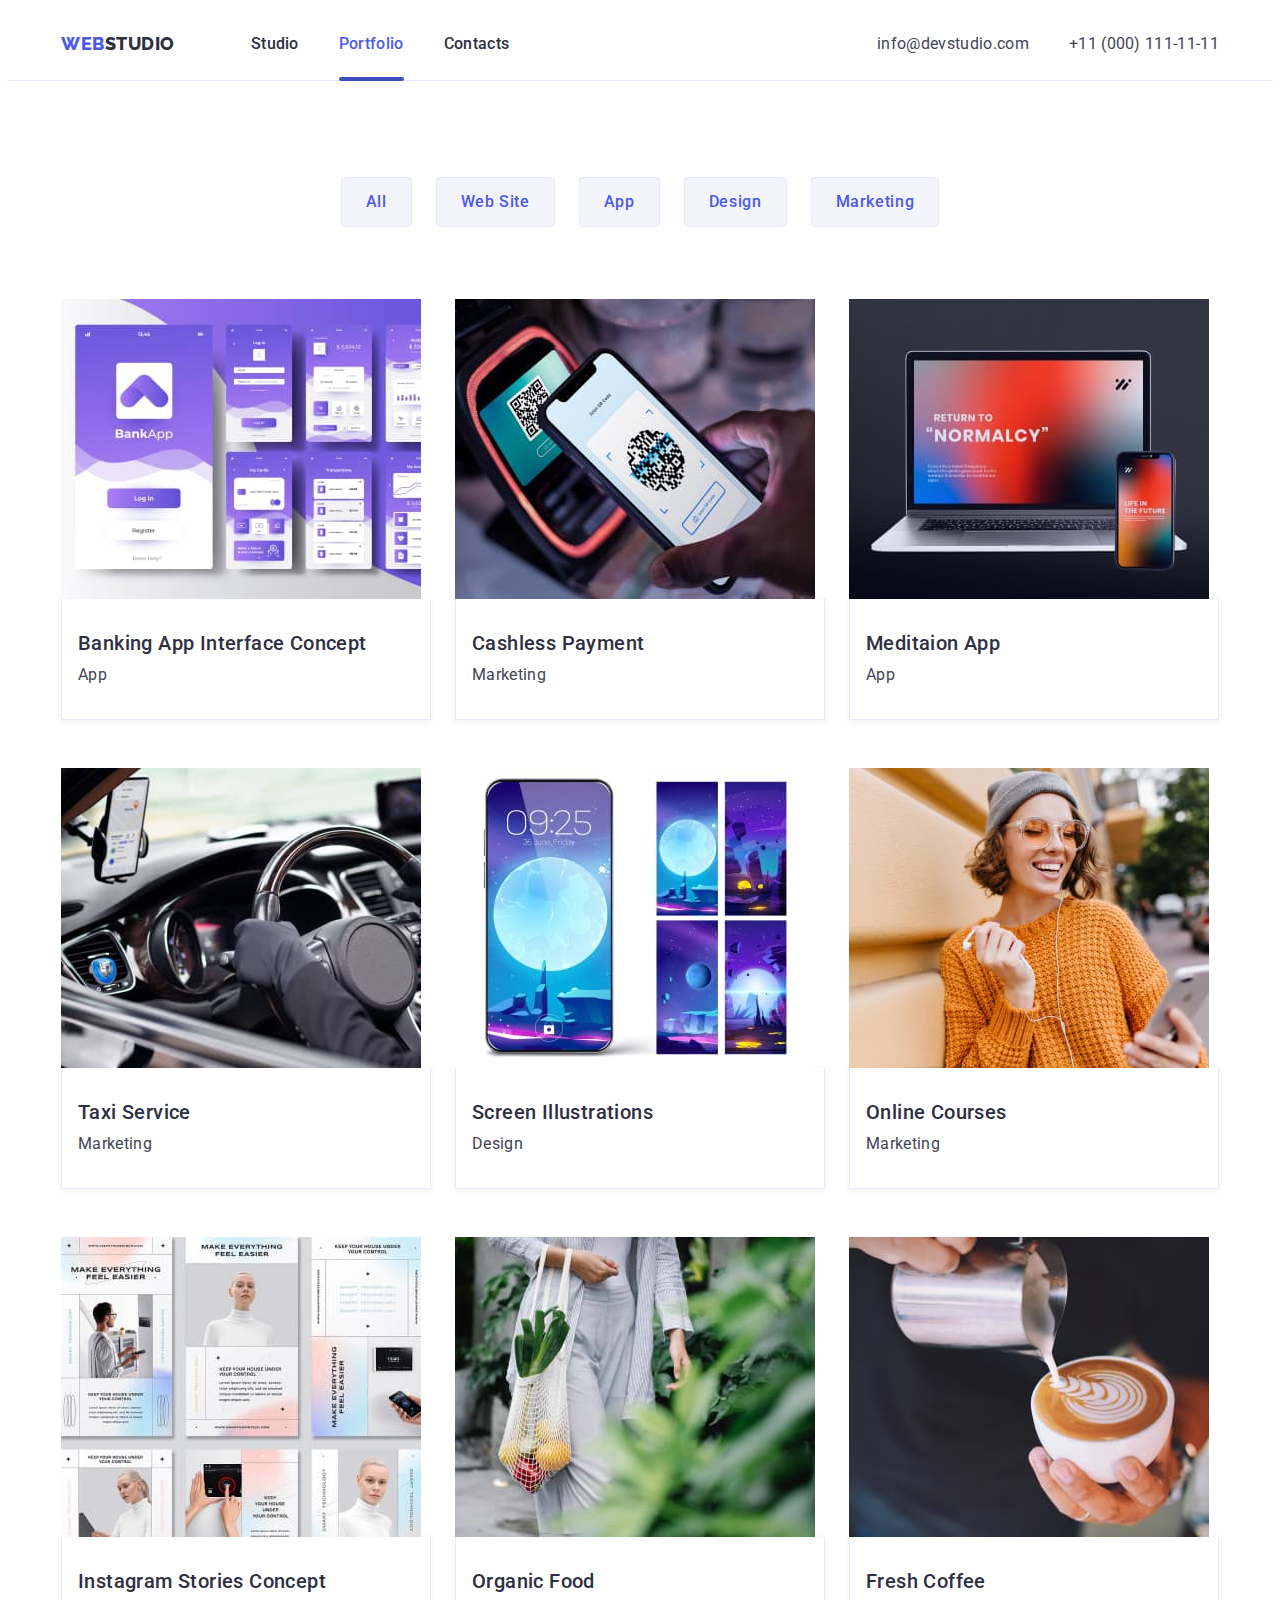
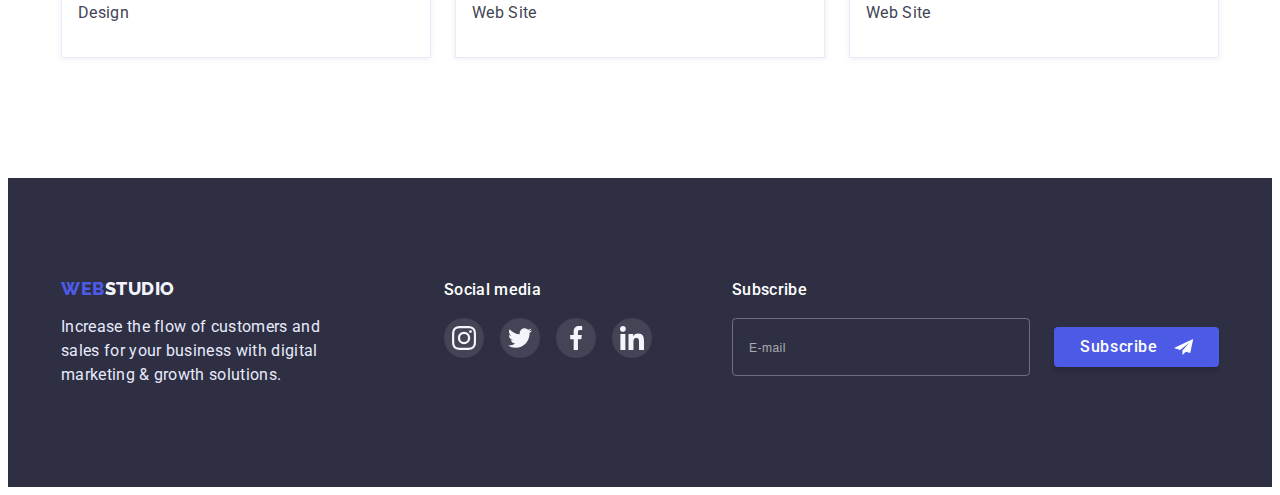
==== portfolio.html @ 0446e5e0 "Copy files from Rep hw-06" ====
<!DOCTYPE html>
<html lang="en">
  <head>
    <meta charset="UTF-8" />
    <meta http-equiv="X-UA-Compatible" content="IE=edge" />
    <meta name="viewport" content="width=device-width, initial-scale=1.0" />
    <title>Portfolio</title>
    <link rel="preconnect" href="https://fonts.googleapis.com" />
    <link rel="preconnect" href="https://fonts.gstatic.com" crossorigin />
    <link
      href="https://fonts.googleapis.com/css2?family=Raleway:wght@800&family=Roboto:wght@400;500;700;900&display=swap"
      rel="stylesheet"
    />
    <link
      rel="stylesheet"
      href="https://cdnjs.cloudflare.com/ajax/libs/modern-normalize/1.1.0/modern-normalize.min.css"
      integrity="sha512-wpPYUAdjBVSE4KJnH1VR1HeZfpl1ub8YT/NKx4PuQ5NmX2tKuGu6U/JRp5y+Y8XG2tV+wKQpNHVUX03MfMFn9Q=="
      crossorigin="anonymous"
      referrerpolicy="no-referrer"
    />
    <link rel="stylesheet" href="./css/styles.css" />
  </head>
  <body>
    <!-- Header -->
    <header class="header">
      <div class="container header-container">
        <nav class="nav">
          <a href="./index.html" class="header-logo link">Web<span>Studio</span></a>
          <ul class="nav-list list">
            <li class="nav-item"><a href="./index.html" class="nav-item-link link">Studio</a></li>
            <li class="nav-item">
              <a href="./portfolio.html" class="nav-item-link link current">Portfolio</a>
            </li>
            <li class="nav-item"><a href="#" class="nav-item-link link">Contacts</a></li>
          </ul>
        </nav>
        <address class="header-contacts">
          <ul class="contacts-list list">
            <li class="contacts-item">
              <a href="mailto:info@devstudio.com" class="contacts-item-link link"
                >info@devstudio.com</a
              >
            </li>
            <li class="contacts-item">
              <a href="tel:+110001111111" class="contacts-item-link link">+11 (000) 111-11-11</a>
            </li>
          </ul>
        </address>
      </div>
    </header>

    <!-- Main -->
    <main>
      <!-- Our projects -->
      <section class="projects">
        <div class="container">
          <h1 class="visually-hidden">Our projects</h1>
          <!-- Filter -->
          <ul class="filter-list list">
            <li class="filter-item"><button type="button" class="filter-btn">All</button></li>
            <li class="filter-item"><button type="button" class="filter-btn">Web Site</button></li>
            <li class="filter-item"><button type="button" class="filter-btn">App</button></li>
            <li class="filter-item"><button type="button" class="filter-btn">Design</button></li>
            <li class="filter-item"><button type="button" class="filter-btn">Marketing</button></li>
          </ul>

          <!-- Projects -->
          <ul class="project-list list">
            <li class="project-item">
              <a class="project-link link" href="#">
                <div class="card">
                  <div class="card-thumb">
                    <img
                      src="./images/portfolio-1.jpg"
                      alt="Banking App"
                      width="360"
                      height="300"
                    />
                    <p class="project-top-text">
                      14 Stylish and User-Friendly App Design Concepts · Task Manager App · Calorie
                      Tracker App · Exotic Fruit Ecommerce App · Cloud Storage App
                    </p>
                  </div>

                  <div class="card-content">
                    <h2 class="project-title">Banking App Interface Concept</h2>
                    <p class="project-text">App</p>
                  </div>
                </div>
              </a>
            </li>
            <li class="project-item">
              <a class="project-link link" href="#">
                <div class="card">
                  <div class="card-thumb">
                    <img
                      src="./images/portfolio-2.jpg"
                      alt="Cashless Payment from smartphone"
                      width="360"
                      height="300"
                    />
                    <p class="project-top-text">
                      14 Stylish and User-Friendly App Design Concepts · Task Manager App · Calorie
                      Tracker App · Exotic Fruit Ecommerce App · Cloud Storage App
                    </p>
                  </div>
                  <div class="card-content">
                    <h2 class="project-title">Cashless Payment</h2>
                    <p class="project-text">Marketing</p>
                  </div>
                </div>
              </a>
            </li>
            <li class="project-item">
              <a class="project-link link" href="#">
                <div class="card">
                  <div class="card-thumb">
                    <img
                      src="./images/portfolio-3.jpg"
                      alt="A laptop and a smartphone"
                      width="360"
                      height="300"
                    />
                    <p class="project-top-text">
                      14 Stylish and User-Friendly App Design Concepts · Task Manager App · Calorie
                      Tracker App · Exotic Fruit Ecommerce App · Cloud Storage App
                    </p>
                  </div>
                  <div class="card-content">
                    <h2 class="project-title">Meditaion App</h2>
                    <p class="project-text">App</p>
                  </div>
                </div>
              </a>
            </li>
            <li class="project-item">
              <a class="project-link link" href="#">
                <div class="card">
                  <div class="card-thumb">
                    <img
                      src="./images/portfolio-4.jpg"
                      alt="A man driving a car"
                      width="360"
                      height="300"
                    />
                    <p class="project-top-text">
                      14 Stylish and User-Friendly App Design Concepts · Task Manager App · Calorie
                      Tracker App · Exotic Fruit Ecommerce App · Cloud Storage App
                    </p>
                  </div>
                  <div class="card-content">
                    <h2 class="project-title">Taxi Service</h2>
                    <p class="project-text">Marketing</p>
                  </div>
                </div>
              </a>
            </li>
            <li class="project-item">
              <a class="project-link link" href="#">
                <div class="card">
                  <div class="card-thumb">
                    <img
                      src="./images/portfolio-5.jpg"
                      alt="A screen of a smartphone"
                      width="360"
                      height="300"
                    />
                    <p class="project-top-text">
                      14 Stylish and User-Friendly App Design Concepts · Task Manager App · Calorie
                      Tracker App · Exotic Fruit Ecommerce App · Cloud Storage App
                    </p>
                  </div>
                  <div class="card-content">
                    <h2 class="project-title">Screen Illustrations</h2>
                    <p class="project-text">Design</p>
                  </div>
                </div>
              </a>
            </li>
            <li class="project-item">
              <a class="project-link link" href="#">
                <div class="card">
                  <div class="card-thumb">
                    <img
                      src="./images/portfolio-6.jpg"
                      alt="A woman with a smartphone"
                      width="360"
                      height="300"
                    />
                    <p class="project-top-text">
                      14 Stylish and User-Friendly App Design Concepts · Task Manager App · Calorie
                      Tracker App · Exotic Fruit Ecommerce App · Cloud Storage App
                    </p>
                  </div>
                  <div class="card-content">
                    <h2 class="project-title">Online Courses</h2>
                    <p class="project-text">Marketing</p>
                  </div>
                </div>
              </a>
            </li>
            <li class="project-item">
              <a class="project-link link" href="#">
                <div class="card">
                  <div class="card-thumb">
                    <img
                      src="./images/portfolio-7.jpg"
                      alt="Instagram Stories"
                      width="360"
                      height="300"
                    />
                    <p class="project-top-text">
                      14 Stylish and User-Friendly App Design Concepts · Task Manager App · Calorie
                      Tracker App · Exotic Fruit Ecommerce App · Cloud Storage App
                    </p>
                  </div>
                  <div class="card-content">
                    <h2 class="project-title">Instagram Stories Concept</h2>
                    <p class="project-text">Design</p>
                  </div>
                </div>
              </a>
            </li>
            <li class="project-item">
              <a class="project-link link" href="#">
                <div class="card">
                  <div class="card-thumb">
                    <img
                      src="./images/portfolio-8.jpg"
                      alt="A woman with organic food"
                      width="360"
                      height="300"
                    />
                    <p class="project-top-text">
                      14 Stylish and User-Friendly App Design Concepts · Task Manager App · Calorie
                      Tracker App · Exotic Fruit Ecommerce App · Cloud Storage App
                    </p>
                  </div>
                  <div class="card-content">
                    <h2 class="project-title">Organic Food</h2>
                    <p class="project-text">Web Site</p>
                  </div>
                </div>
              </a>
            </li>
            <li class="project-item">
              <a class="project-link link" href="#">
                <div class="card">
                  <div class="card-thumb">
                    <img
                      src="./images/portfolio-9.jpg"
                      alt="A cup of coffee"
                      width="360"
                      height="300"
                    />
                    <p class="project-top-text">
                      14 Stylish and User-Friendly App Design Concepts · Task Manager App · Calorie
                      Tracker App · Exotic Fruit Ecommerce App · Cloud Storage App
                    </p>
                  </div>
                  <div class="card-content">
                    <h2 class="project-title">Fresh Coffee</h2>
                    <p class="project-text">Web Site</p>
                  </div>
                </div>
              </a>
            </li>
          </ul>
        </div>
      </section>
    </main>

    <!-- Footer -->
    <footer class="footer">
      <div class="container">
        <div class="footer-content">
          <div class="footer-left">
            <a href="./index.html" class="footer-logo link">Web<span>Studio</span></a>
            <p class="footer-text">
              Increase the flow of customers and sales for your business with digital marketing &
              growth solutions.
            </p>
          </div>
          <div class="footer-right">
            <h3 class="footer-title">Social media</h3>
            <ul class="footer-social-list list">
              <li class="footer-social-list-item">
                <a class="footer-soclial-list-link link" href="#">
                  <svg class="footer-social-list-icon" width="24" height="24">
                    <use href="./images/sprite.svg#icon-instagram"></use>
                  </svg>
                </a>
              </li>
              <li class="footer-social-list-item">
                <a class="footer-soclial-list-link link" href="#">
                  <svg class="footer-social-list-icon" width="24" height="24">
                    <use href="./images/sprite.svg#icon-twitter"></use>
                  </svg>
                </a>
              </li>
              <li class="footer-social-list-item">
                <a class="footer-soclial-list-link link" href="#">
                  <svg class="footer-social-list-icon" width="24" height="24">
                    <use href="./images/sprite.svg#icon-facebook"></use>
                  </svg>
                </a>
              </li>
              <li class="footer-social-list-item">
                <a class="footer-soclial-list-link link" href="#">
                  <svg class="footer-social-list-icon" width="24" height="24">
                    <use href="./images/sprite.svg#icon-linkedin"></use>
                  </svg>
                </a>
              </li>
            </ul>
          </div>
          <div class="footer-last">
            <p class="footer-last-title">Subscribe</p>
            <form class="footer-input">
              <label for="footer-input-email" class="footer-input-name visually-hidden"
                >Subscribe</label
              >
              <input
                type="email"
                class="user-email-input"
                name="user-email"
                id="footer-input-email"
                placeholder="E-mail"
                required
              />
              <button type="submit" class="footer-btn">
                <span>Subscribe</span>
                <svg class="footer-btn-icon" width="24" height="24">
                  <use href="./images/icons.svg#footer-btn-icon"></use>
                </svg>
              </button>
            </form>
          </div>
        </div>
      </div>
    </footer>
  </body>
</html>
---- css/styles.css ----
:root {
  --brand-color: #4d5ae5;
  --primery-color: #2e2f42;
  --secondary-color: #434455;
  --white-color: #ffffff;
  --additional-color: #e7e9fc;
  --additional-light-color: #f4f4fd;
  --modal-text-color: #8e8f99;

  --background-primary: #ffffff;
  --background-secondary: #f4f4fd;
  --background-accent: #2e2f42;
  --background-btn-accent: #404bbf;
  --background-footer-accent: #31d0aa;

  --project-list-gap: 24px;
  --transition: 250ms cubic-bezier(0.4, 0, 0.2, 1);
}

body {
  font-family: "Roboto", sans-serif;
  font-size: 16px;
  font-weight: 500;
  color: var(--primery-color);
  background-color: var(--background-primary);
}

h1,
h2,
h3,
h4,
h5,
h6,
p {
  margin-top: 0;
  margin-bottom: 0;
}

ul,
ol {
  margin-top: 0;
  margin-bottom: 0;
  padding-left: 0;
}

img {
  display: block;
  max-width: 100%;
  height: auto;
}

.container {
  max-width: 1158px;
  padding: 0 15px;
  margin: 0 auto;
}

.list {
  list-style: none;
}

.link {
  text-decoration: none;
}

.title {
  font-size: 36px;
  line-height: 1.11;
  letter-spacing: 0.02em;
  text-transform: capitalize;
}

.nav-item .current {
  color: var(--brand-color);
}

.visually-hidden {
  position: absolute;
  white-space: nowrap;
  width: 1px;
  height: 1px;
  overflow: hidden;
  border: 0;
  padding: 0;
  clip: rect(0 0 0 0);
  clip-path: inset(50%);
  margin: -1px;
}

.current {
  position: relative;
}

.current::after {
  content: "";
  position: absolute;
  left: 0;
  bottom: -1px;
  width: 100%;
  height: 4px;
  border-radius: 2px;
  background-color: var(--background-btn-accent);
}

/* WEBSTUDIO PAGE */
/* Header */

.header {
  border-bottom: 1px solid var(--additional-color);
}

.header-container {
  display: flex;
  align-items: center;
}

.nav {
  display: flex;
  align-items: center;
}

.header-logo {
  display: block;
  padding-top: 24px;
  padding-bottom: 24px;
  margin-right: 76px;
  font-family: "Raleway";
  font-weight: 800;
  font-size: 18px;
  line-height: 1.33;
  letter-spacing: 0.03em;
  text-transform: uppercase;
  color: var(--brand-color);
}

.header-logo span {
  color: var(--primery-color);
}

.nav-list {
  display: flex;
  align-items: center;
}

.nav-item:not(:last-child) {
  margin-right: 40px;
}

.nav-item-link {
  display: block;
  padding-top: 24px;
  padding-bottom: 24px;
  line-height: 1.5;
  letter-spacing: 0.02em;
  color: var(--primery-color);
  transition: color var(--transition);
}

.nav-item-link:hover,
.nav-item-link:focus {
  color: var(--background-btn-accent);
}

.header-contacts {
  margin-left: auto;
  font-style: normal;
}

.contacts-list {
  display: flex;
  align-items: center;
}

.contacts-item:not(:last-child) {
  margin-right: 40px;
}

.contacts-item-link {
  display: block;
  padding-top: 24px;
  padding-bottom: 24px;
  font-weight: 400;
  line-height: 1.5;
  letter-spacing: 0.02em;
  color: var(--secondary-color);
  transition: color var(--transition);
}

.contacts-item-link:hover,
.contacts-item-link:focus {
  color: var(--background-btn-accent);
}

/* Hero */

.hero {
  padding-top: 188px;
  padding-bottom: 188px;
  background-color: var(--background-accent);
  max-width: 1440px;
  background-image: linear-gradient(rgba(46, 47, 66, 0.7), rgba(46, 47, 66, 0.7)),
    url(../images/people-office.jpg);
  background-size: cover;
  margin: 0 auto;
  text-align: center;
}

.hero-title {
  margin-bottom: 48px;
  font-size: 56px;
  line-height: 1.07;
  letter-spacing: 0.02em;
  text-transform: capitalize;
  color: var(--white-color);
}

.hero-title span {
  text-transform: none;
}

.hero-btn {
  padding: 16px 32px;
  cursor: pointer;
  font-family: inherit;
  font-weight: 500;
  font-size: 16px;
  line-height: 1.5;
  letter-spacing: 0.04em;
  color: var(--white-color);
  background-color: var(--brand-color);
  border-color: transparent;
  box-shadow: 0px 4px 4px rgba(0, 0, 0, 0.15);
  border-radius: 4px;
  /* text-align: center; */
  transition: background-color var(--transition);
}

.hero-btn:hover,
.hero-btn:focus {
  background-color: var(--background-btn-accent);
}

/* About us */

.about {
  padding-top: 120px;
  padding-bottom: 120px;
}

.about-title {
}

.about-list {
  display: flex;
  justify-content: center;
}

.about-item {
  flex-basis: calc((100% - 3 * 24px) / 4);
}

.about-item:not(:last-child) {
  margin-right: 24px;
}

.about-subtitle {
  margin-bottom: 8px;
  font-weight: 500;
  font-size: 20px;
  line-height: 1.2;
  letter-spacing: 0.02em;
}

.about-text {
  font-weight: 400;
  line-height: 1.5;
  letter-spacing: 0.02em;
  color: var(--secondary-color);
}

/* Our work */

.feature {
  padding-bottom: 120px;
}

.feature-title {
  margin-bottom: 72px;
  text-align: center;
}

.feature-list {
  display: flex;
  justify-content: center;
}

.feature-item {
  flex-basis: calc((100% - 2 * 24px) / 3);
}

.feature-item:not(:last-child) {
  margin-right: 24px;
}

/* Our team */

.team {
  padding-top: 120px;
  padding-bottom: 120px;
  background-color: var(--background-secondary);
}

.team-title {
  margin-bottom: 72px;
  text-align: center;
}

.team-list {
  display: flex;
  justify-content: center;
}

.team-item {
  flex-basis: calc((100% - 3 * 24px) / 4);
  background-color: var(--background-primary);
  box-shadow: 0px 1px 6px rgba(46, 47, 66, 0.08), 0px 1px 1px rgba(46, 47, 66, 0.16),
    0px 2px 1px rgba(46, 47, 66, 0.08);
  border-radius: 0px 0px 4px 4px;
}

.team-item:not(:last-child) {
  margin-right: 24px;
}

.team-card-content {
  padding: 32px 16px;
  text-align: center;
}

.team-subtitle {
  margin-bottom: 8px;
  font-weight: 500;
  font-size: 20px;
  line-height: 1.2;
  letter-spacing: 0.02em;
}

.team-text {
  font-weight: 400;
  line-height: 1.5;
  letter-spacing: 0.02em;
  color: var(--secondary-color);
  margin-bottom: 8px;
}

.about-item > .about-icon {
  background-color: var(--additional-light-color);
  width: 100%;
  height: 112px;
  display: flex;
  justify-content: center;
  align-items: center;
  padding: 24px 100px;
  border-radius: 4px;
  margin-bottom: 8px;
}

.about-icon {
}

.social-list {
  display: flex;
  justify-content: center;
  gap: 24px;
}

.social-list-link {
  display: flex;
  justify-content: center;
  align-items: center;
  width: 40px;
  height: 40px;
  border-radius: 50%;
  background-color: var(--brand-color);
  color: var(--additional-light-color);
  transition: background-color var(--transition);
}

.social-list-link:hover,
.social-list-link:focus {
  background-color: var(--background-btn-accent);
}

.social-list-icon {
  fill: currentColor;
}

/* Customers */

.customers {
  padding-top: 130px;
  padding-bottom: 120px;
}

.customers-title {
  margin-bottom: 72px;
  text-align: center;
}

.customers-list {
  display: flex;
  gap: 24px;
}

.customers-item {
  width: calc((100% - 24px * 5) / 6);
  height: 88px;
}

.customers-link {
  width: 100%;
  height: 100%;
  border: 1px solid #8e8f99;
  border-radius: 4px;
  display: flex;
  justify-content: center;
  align-items: center;
  color: #8e8f99;
  transition: border-color var(--transition);
}

.customers-icon {
  fill: currentColor;
  transition: fill var(--transition);
}

.customers-link:hover,
.customers-link:focus {
  border-color: var(--background-btn-accent);
}
.customers-link:hover .customers-icon,
.customers-link:focus .customers-icon {
  fill: var(--background-btn-accent);
}

/* Footer */

.footer {
  padding-top: 100px;
  padding-bottom: 100px;
  background-color: var(--background-accent);
}

.footer-logo {
  display: inline-block;
  margin-bottom: 16px;
  font-family: "Raleway";
  font-weight: 800;
  font-size: 18px;
  line-height: 1.17;
  letter-spacing: 0.03em;
  text-transform: uppercase;
  color: var(--brand-color);
}

.footer-logo span {
  color: var(--additional-light-color);
}

.footer-text {
  max-width: 264px;
  font-weight: 400;
  line-height: 1.5;
  letter-spacing: 0.02em;
  color: var(--additional-color);
}

.footer > .container {
}

.footer-content {
  display: flex;
  justify-content: flex-start;
  align-items: baseline;
}

.footer-left {
  margin-right: 120px;
}

.footer-right {
  margin-right: 80px;
}

.footer-title {
  font-weight: 500;
  font-size: 16px;
  line-height: 1.5;
  letter-spacing: 0.02em;
  color: var(--white-color);
  margin-bottom: 16px;
}

.footer-social-list {
  display: flex;
  justify-content: center;
  gap: 16px;
}

.footer-social-list-item {
}

.footer-soclial-list-link {
  display: flex;
  justify-content: center;
  align-items: center;
  width: 40px;
  height: 40px;
  border-radius: 50%;
  background-color: rgba(255, 255, 255, 0.1);
  color: var(--additional-light-color);
  transition: background-color var(--transition);
}

.footer-social-list-icon {
  fill: currentColor;
}

.footer-soclial-list-link:hover,
.footer-soclial-list-link:focus {
  background-color: var(--background-footer-accent);
}

.footer-last {
  margin: 0 auto;
}
.footer-last-title {
  line-height: 1.5;
  letter-spacing: 0.02em;
  color: var(--white-color);
  margin-bottom: 16px;
}
.footer-input {
  display: flex;
  justify-content: center;
  align-items: center;
}

.user-email-input {
  width: 264px;
  height: 40px;
  padding: 8px 16px;
  margin-right: 24px;
  background-color: transparent;
  color: var(--white-color);
  border: 1px solid rgba(255, 255, 255, 0.3);
  outline: none;
  border-radius: 4px;
  transition: border var(--transition);
}

.user-email-input:focus {
  border: 1px solid var(--brand-color);
}

.user-email-input::placeholder {
  font-family: inherit;
  font-weight: 400;
  font-size: 12px;
  line-height: 2;
  letter-spacing: 0.04em;
  color: rgba(255, 255, 255, 0.6);
}

.footer-btn {
  display: flex;
  justify-content: center;
  align-items: center;
  padding: 8px 24px;
  width: 165px;
  height: 40px;
  font-family: inherit;
  font-weight: 500;
  font-size: 16px;
  line-height: 1.5;
  letter-spacing: 0.04em;
  color: var(--white-color);
  background-color: var(--brand-color);
  box-shadow: 0px 4px 4px rgba(0, 0, 0, 0.15);
  border-color: transparent;
  border-radius: 4px;
  cursor: pointer;
  transition: background-color var(--transition);
}

.footer-btn-icon {
  margin-left: 16px;
  background-color: transparent;
  fill: var(--white-color);
}

.footer-btn:hover,
.footer-btn:focus {
  background-color: var(--background-btn-accent);
}

/* PORTFOLIO PAGE */

/* Our projects */

.projects {
  padding-top: 96px;
  padding-bottom: 120px;
}

.filter-list {
  margin-bottom: 72px;
  display: flex;
  justify-content: center;
}

.filter-item:not(:last-child) {
  margin-right: 24px;
}

.filter-btn {
  padding: 12px 24px;
  cursor: pointer;
  font-family: inherit;
  font-weight: 500;
  font-size: 16px;
  line-height: 1.5;
  display: flex;
  align-items: center;
  text-align: center;
  letter-spacing: 0.04em;
  color: var(--brand-color);
  background-color: var(--additional-light-color);
  border: 1px solid var(--additional-color);
  border-radius: 4px;
  transition: color var(--transition), border var(--transition), background-color var(--transition),
    box-shadow var(--transition);
}

.filter-btn:hover,
.filter-btn:focus {
  color: var(--white-color);
  border: 1px solid var(--background-btn-accent);
  background-color: var(--background-btn-accent);
  box-shadow: 0px 3px 1px rgba(0, 0, 0, 0.1), 0px 2px 1px rgba(0, 0, 0, 0.08),
    0px 2px 2px rgba(0, 0, 0, 0.12);
}

.project-list {
  padding: 0;
  margin: 0;
  display: flex;
  flex-wrap: wrap;
  margin-left: calc(-1 * var(--project-list-gap));
  margin-bottom: -48px;
}

.project-list > .project-item {
  flex-basis: calc(100% / 3 - var(--project-list-gap));
  margin-left: var(--project-list-gap);
  margin-bottom: 48px;
}

.project-link {
  cursor: pointer;
  color: currentColor;
}

.project-link:hover .card-content {
  border-left: 0.5px solid var(--additional-light-color);
  border-right: 0.5px solid var(--additional-light-color);
  border-bottom: 0.5px solid var(--additional-light-color);
  box-shadow: 0px 1px 6px rgba(46, 47, 66, 0.08), 0px 1px 1px rgba(46, 47, 66, 0.16),
    0px 2px 1px rgba(46, 47, 66, 0.08);
}

.project-link:focus .card-content {
  border-left: 0.5px solid var(--additional-light-color);
  border-right: 0.5px solid var(--additional-light-color);
  border-bottom: 0.5px solid var(--additional-light-color);
  box-shadow: 0px 1px 6px rgba(46, 47, 66, 0.08), 0px 1px 1px rgba(46, 47, 66, 0.16),
    0px 2px 1px rgba(46, 47, 66, 0.08);
}

.card {
}

.card-content {
  padding-top: 32px;
  padding-bottom: 32px;
  padding-left: 16px;
  border-left: 1px solid var(--additional-color);
  border-right: 1px solid var(--additional-color);
  border-bottom: 1px solid var(--additional-color);
  box-shadow: 0px 1px 6px rgba(46, 47, 66, 0.08);
  transition: box-shadow var(--transition), border-left var(--transition),
    border-right var(--transition), border-bottom var(--transition);
}

.project-title {
  margin-bottom: 8px;
  font-weight: 500;
  font-size: 20px;
  line-height: 1.2;
  letter-spacing: 0.02em;
}

.project-text {
  font-weight: 400;
  font-size: 16px;
  line-height: 1.5;
  letter-spacing: 0.02em;
  color: var(--secondary-color);
}

.card-thumb {
  position: relative;
  overflow: hidden;
}

.project-item:hover .project-top-text {
  transform: translateY(0);
}

.project-top-text {
  position: absolute;
  top: 0;
  height: 100%;
  padding: 40px 32px;
  font-weight: 400;
  line-height: 1.5;
  letter-spacing: 0.02em;
  color: var(--additional-light-color);
  background-color: var(--brand-color);
  transform: translateY(100%);
  transition: transform var(--transition);
  overflow: auto;
}

/* MODAL */

.backdrop {
  position: fixed;
  top: 0;
  width: 100%;
  height: 100%;
  background-color: rgba(46, 47, 66, 0.4);
  transition: opacity var(--transition), visibility var(--transition);
}

.modal {
  position: absolute;
  top: 50%;
  left: 50%;
  transform: translate(-50%, -50%) scale(1);
  transition: transform var(--transition);
  padding: 72px 24px 24px 24px;
  width: 408px;
  min-height: 576px;
  background-color: #fcfcfc;
  box-shadow: 0px 1px 1px rgba(0, 0, 0, 0.14), 0px 1px 3px rgba(0, 0, 0, 0.12),
    0px 2px 1px rgba(0, 0, 0, 0.2);
  border-radius: 4px;
}

.backdrop.is-hidden .modal {
  transform: translate(-50%, -50%) scale(0);
}

.modal-close-button {
  position: absolute;
  top: 24px;
  right: 24px;
  width: 24px;
  height: 24px;
  background-color: var(--additional-color);
  color: #000000;
  border: 1px solid rgba(0, 0, 0, 0.1);
  border-radius: 50%;
  display: flex;
  justify-content: center;
  align-items: center;
  margin-left: auto;
  cursor: pointer;
  transition: background-color var(--transition), color var(--transition);
}

.modal-close-button:hover,
.modal-close-button:focus {
  background-color: var(--background-btn-accent);
  color: var(--white-color);
}

.close-button {
  fill: currentColor;
}

.is-hidden {
  opacity: 0;
  visibility: hidden;
  pointer-events: none;
}

.modal-form {
  display: flex;
  flex-direction: column;
}

.modal-form-text {
  margin-bottom: 16px;
  line-height: 1.5;
  text-align: center;
  letter-spacing: 0.02em;
  color: var(--primery-color);
}

.modal-form-field {
  margin-bottom: 8px;
}

.modal-form-input-desc {
  display: block;
  margin-bottom: 4px;
  font-weight: 400;
  font-size: 12px;
  line-height: 1.17;
  letter-spacing: 0.01em;
  color: var(--modal-text-color);
}

.modal-form-input {
  width: 100%;
  height: 40px;
  padding-left: 38px;
  border: 1px solid rgba(33, 33, 33, 0.2);
  border-radius: 4px;
  transition: border-color var(--transition);
}

.modal-form-input:focus {
  outline: none;
  border-color: var(--brand-color);
}

.modal-form-input-icon {
  position: absolute;
  top: 50%;
  left: 16px;
  transform: translateY(-50%);
  fill: var(--primery-color);
  transition: fill var(--transition);
}

.modal-form-input:focus + .modal-form-input-icon {
  fill: var(--brand-color);
}

.modal-form-input-wrap {
  position: relative;
}

.modal-form-comment {
  resize: none;
  width: 100%;
  height: 120px;
  border: 1px solid rgba(33, 33, 33, 0.2);
  border-radius: 4px;
  padding: 8px 16px;
  transition: border-color var(--transition);
}

.modal-form-comment:focus {
  outline: none;
  border-color: var(--brand-color);
}

.modal-form-comment::placeholder {
  font-weight: 400;
  font-size: 12px;
  line-height: 1.33;
  letter-spacing: 0.04em;
  color: rgba(117, 117, 117, 0.5);
}

.modal-form-check-desc span {
  display: flex;
  justify-content: center;
  align-items: center;
  margin-right: 8px;
  width: 16px;
  height: 16px;
  border: 1.25px solid var(--primery-color);
  border-radius: 2px;
  fill: transparent;
  cursor: pointer;
  transition: background-color var(--transition), border var(--transition) fill var(--transition);
}

.modal-form-check-desc {
  display: flex;
  align-items: center;
  margin-top: 8px;
  margin-bottom: 24px;
  font-weight: 400;
  font-size: 12px;
  line-height: 1.33;
  letter-spacing: 0.04em;
  color: #757575;
}

.modal-form-check:checked + .modal-form-check-desc span {
  background-color: var(--background-btn-accent);
  border: 1.25px solid var(--background-btn-accent);
  fill: var(--white-color);
}

.modal-form-check:focus + .modal-form-check-desc span {
  outline: 1px solid var(--brand-color);
}

.modal-form-check-desc > a {
  color: var(--brand-color);
}
.modal-form-button {
  min-width: 169px;
  padding: 16px 32px;
  align-self: center;
  cursor: pointer;
  font-family: inherit;
  font-weight: 500;
  font-size: 16px;
  line-height: 1.5;
  letter-spacing: 0.04em;
  color: var(--white-color);
  background-color: var(--brand-color);
  border-color: transparent;
  box-shadow: 0px 4px 4px rgba(0, 0, 0, 0.15);
  border-radius: 4px;
  /* text-align: center; */
  transition: background-color var(--transition);
}

.modal-form-button:hover,
.modal-form-button:focus {
  background-color: var(--background-btn-accent);
}
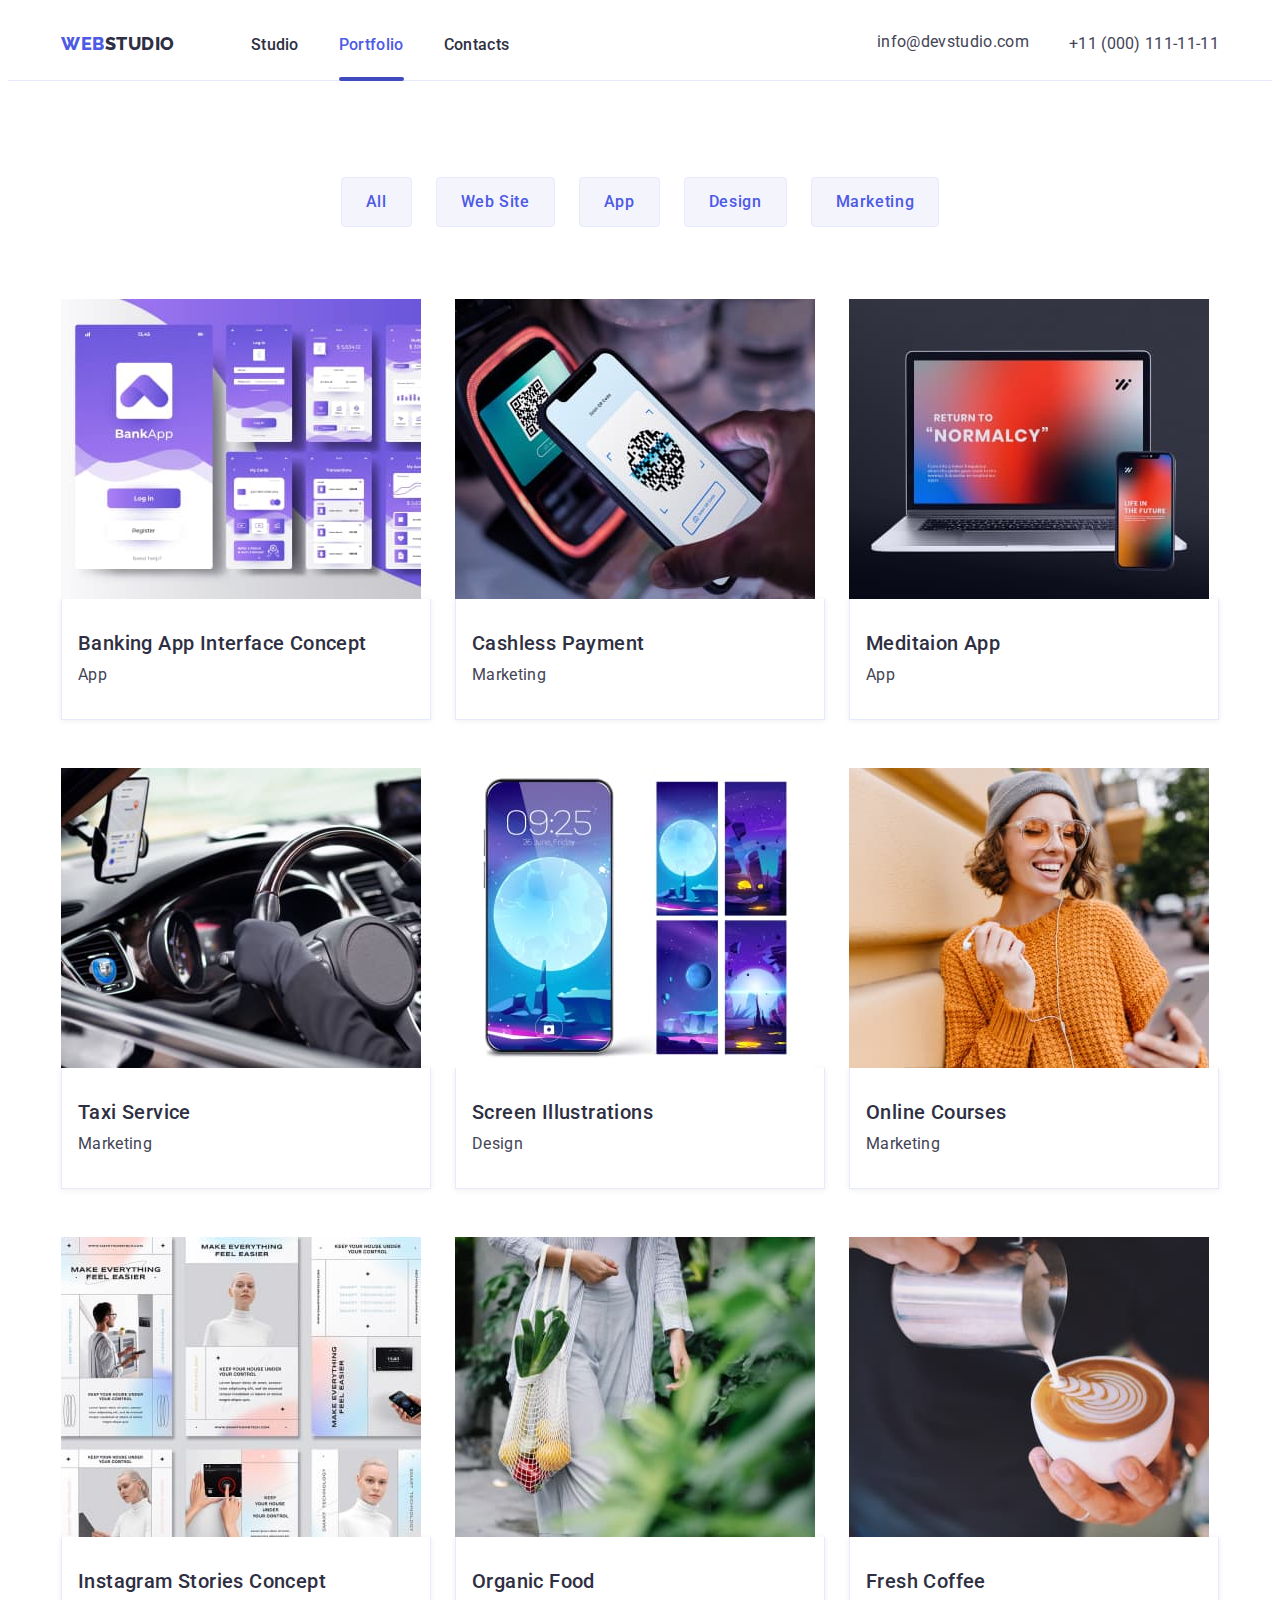
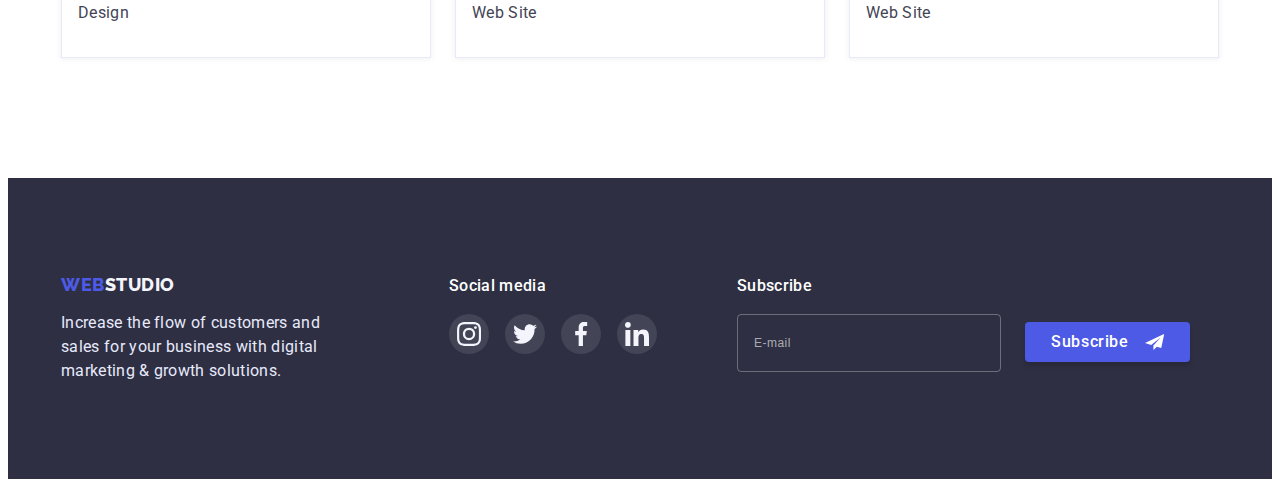
==== commit 54653827: "Update files" ====
--- a/portfolio.html
+++ b/portfolio.html
@@ -19,6 +19,9 @@
       referrerpolicy="no-referrer"
     />
     <link rel="stylesheet" href="./css/styles.css" />
+    <link rel="stylesheet" href="./css/mobile.css" />
+    <link rel="stylesheet" href="./css/tablet.css" />
+    <link rel="stylesheet" href="./css/desktop.css" />
   </head>
   <body>
     <!-- Header -->
--- a/css/styles.css
+++ b/css/styles.css
@@ -50,7 +50,8 @@
 }
 
 .container {
-  max-width: 1158px;
+  width: 100%;
+  max-width: 425px;
   padding: 0 15px;
   margin: 0 auto;
 }
@@ -61,6 +62,7 @@
 
 .link {
   text-decoration: none;
+  color: inherit;
 }
 
 .title {
@@ -85,21 +87,6 @@
   clip: rect(0 0 0 0);
   clip-path: inset(50%);
   margin: -1px;
-}
-
-.current {
-  position: relative;
-}
-
-.current::after {
-  content: "";
-  position: absolute;
-  left: 0;
-  bottom: -1px;
-  width: 100%;
-  height: 4px;
-  border-radius: 2px;
-  background-color: var(--background-btn-accent);
 }
 
 /* WEBSTUDIO PAGE */
@@ -138,243 +125,130 @@
 }
 
 .nav-list {
-  display: flex;
-  align-items: center;
-}
-
-.nav-item:not(:last-child) {
-  margin-right: 40px;
-}
-
-.nav-item-link {
-  display: block;
-  padding-top: 24px;
-  padding-bottom: 24px;
-  line-height: 1.5;
-  letter-spacing: 0.02em;
+  display: none;
+}
+
+.contacts-list {
+  display: none;
+}
+
+.header-burger-menu {
+  width: 32px;
+  height: 22px;
+  padding: 0;
+  margin-left: auto;
+  border: transparent;
+  background-color: transparent;
+}
+.header-burger-menu-icon {
+  stroke: var(--primery-color);
+}
+
+/* Mob menu */
+.mob-menu {
+  position: fixed;
+  top: 0;
+  left: 0;
+  z-index: 100;
+  width: 100vw;
+  height: 100vh;
+  background-color: var(--background-primary);
+  transform: translateX(100%);
+  transition: transform var(--transition);
+  overflow-y: auto;
+}
+
+.mob-menu.is-open {
+  transform: translate(0);
+}
+
+.mob-container {
+  position: relative;
+  display: flex;
+  flex-direction: column;
+  max-width: 428px;
+  height: 100vh;
+  justify-content: space-between;
+  padding: 80px 40px 40px 40px;
+  margin-left: auto;
+  margin-right: auto;
+}
+
+.mob-close-button {
+  position: absolute;
+  top: 24px;
+  right: 24px;
+  width: 24px;
+  height: 24px;
+  background-color: var(--additional-color);
+  color: #000000;
+  border: 1px solid rgba(0, 0, 0, 0.1);
+  border-radius: 50%;
+  display: flex;
+  justify-content: center;
+  align-items: center;
+  margin-left: auto;
+  cursor: pointer;
+  transition: background-color var(--transition), color var(--transition);
+}
+
+.mob-close-button:hover,
+.mob-close-button:focus {
+  background-color: var(--background-btn-accent);
+  color: var(--white-color);
+}
+
+.mob-close-button-icon {
+  fill: currentColor;
+}
+
+.mob-menu-list {
+  font-weight: 700;
+  font-size: 36px;
+  line-height: 1.11;
+  letter-spacing: 0.02em;
+  text-transform: capitalize;
   color: var(--primery-color);
-  transition: color var(--transition);
-}
-
-.nav-item-link:hover,
-.nav-item-link:focus {
+}
+
+.mob-menu-item:not(:last-child) {
+  margin-bottom: 40px;
+}
+
+.current {
   color: var(--background-btn-accent);
 }
 
-.header-contacts {
-  margin-left: auto;
+.mob-contacts {
+  margin-top: auto;
+  margin-bottom: 48px;
+}
+
+.mob-contacts-item-link {
   font-style: normal;
-}
-
-.contacts-list {
-  display: flex;
-  align-items: center;
-}
-
-.contacts-item:not(:last-child) {
-  margin-right: 40px;
-}
-
-.contacts-item-link {
-  display: block;
-  padding-top: 24px;
-  padding-bottom: 24px;
-  font-weight: 400;
-  line-height: 1.5;
-  letter-spacing: 0.02em;
-  color: var(--secondary-color);
-  transition: color var(--transition);
-}
-
-.contacts-item-link:hover,
-.contacts-item-link:focus {
-  color: var(--background-btn-accent);
-}
-
-/* Hero */
-
-.hero {
-  padding-top: 188px;
-  padding-bottom: 188px;
-  background-color: var(--background-accent);
-  max-width: 1440px;
-  background-image: linear-gradient(rgba(46, 47, 66, 0.7), rgba(46, 47, 66, 0.7)),
-    url(../images/people-office.jpg);
-  background-size: cover;
-  margin: 0 auto;
-  text-align: center;
-}
-
-.hero-title {
-  margin-bottom: 48px;
-  font-size: 56px;
-  line-height: 1.07;
-  letter-spacing: 0.02em;
-  text-transform: capitalize;
-  color: var(--white-color);
-}
-
-.hero-title span {
-  text-transform: none;
-}
-
-.hero-btn {
-  padding: 16px 32px;
-  cursor: pointer;
-  font-family: inherit;
-  font-weight: 500;
-  font-size: 16px;
-  line-height: 1.5;
-  letter-spacing: 0.04em;
-  color: var(--white-color);
-  background-color: var(--brand-color);
-  border-color: transparent;
-  box-shadow: 0px 4px 4px rgba(0, 0, 0, 0.15);
-  border-radius: 4px;
-  /* text-align: center; */
-  transition: background-color var(--transition);
-}
-
-.hero-btn:hover,
-.hero-btn:focus {
-  background-color: var(--background-btn-accent);
-}
-
-/* About us */
-
-.about {
-  padding-top: 120px;
-  padding-bottom: 120px;
-}
-
-.about-title {
-}
-
-.about-list {
-  display: flex;
-  justify-content: center;
-}
-
-.about-item {
-  flex-basis: calc((100% - 3 * 24px) / 4);
-}
-
-.about-item:not(:last-child) {
-  margin-right: 24px;
-}
-
-.about-subtitle {
-  margin-bottom: 8px;
   font-weight: 500;
   font-size: 20px;
   line-height: 1.2;
-  letter-spacing: 0.02em;
-}
-
-.about-text {
-  font-weight: 400;
-  line-height: 1.5;
-  letter-spacing: 0.02em;
   color: var(--secondary-color);
 }
 
-/* Our work */
-
-.feature {
-  padding-bottom: 120px;
-}
-
-.feature-title {
-  margin-bottom: 72px;
-  text-align: center;
-}
-
-.feature-list {
-  display: flex;
-  justify-content: center;
-}
-
-.feature-item {
-  flex-basis: calc((100% - 2 * 24px) / 3);
-}
-
-.feature-item:not(:last-child) {
-  margin-right: 24px;
-}
-
-/* Our team */
-
-.team {
-  padding-top: 120px;
-  padding-bottom: 120px;
-  background-color: var(--background-secondary);
-}
-
-.team-title {
-  margin-bottom: 72px;
-  text-align: center;
-}
-
-.team-list {
-  display: flex;
-  justify-content: center;
-}
-
-.team-item {
-  flex-basis: calc((100% - 3 * 24px) / 4);
-  background-color: var(--background-primary);
-  box-shadow: 0px 1px 6px rgba(46, 47, 66, 0.08), 0px 1px 1px rgba(46, 47, 66, 0.16),
-    0px 2px 1px rgba(46, 47, 66, 0.08);
-  border-radius: 0px 0px 4px 4px;
-}
-
-.team-item:not(:last-child) {
-  margin-right: 24px;
-}
-
-.team-card-content {
-  padding: 32px 16px;
-  text-align: center;
-}
-
-.team-subtitle {
-  margin-bottom: 8px;
-  font-weight: 500;
-  font-size: 20px;
-  line-height: 1.2;
-  letter-spacing: 0.02em;
-}
-
-.team-text {
-  font-weight: 400;
-  line-height: 1.5;
-  letter-spacing: 0.02em;
-  color: var(--secondary-color);
-  margin-bottom: 8px;
-}
-
-.about-item > .about-icon {
-  background-color: var(--additional-light-color);
-  width: 100%;
-  height: 112px;
-  display: flex;
-  justify-content: center;
-  align-items: center;
-  padding: 24px 100px;
-  border-radius: 4px;
-  margin-bottom: 8px;
-}
-
-.about-icon {
-}
-
-.social-list {
-  display: flex;
-  justify-content: center;
-  gap: 24px;
-}
-
-.social-list-link {
+.mob-contacts-item-link.accent {
+  display: block;
+  font-weight: 600;
+  font-size: 25px;
+  line-height: 1.11;
+  color: var(--brand-color);
+  margin-bottom: 40px;
+}
+
+.mob-social-list {
+  display: flex;
+  justify-content: space-between;
+
+  max-width: 328px;
+}
+
+.mob-social-list-link {
   display: flex;
   justify-content: center;
   align-items: center;
@@ -385,6 +259,154 @@
   color: var(--additional-light-color);
   transition: background-color var(--transition);
 }
+.mob-social-list-link:hover,
+.mob-social-list-link:focus {
+  background-color: var(--background-btn-accent);
+}
+.mob-social-list-icon {
+  fill: currentColor;
+}
+
+/* Hero */
+
+.hero {
+  background-color: var(--background-accent);
+  background-image: linear-gradient(rgba(46, 47, 66, 0.7), rgba(46, 47, 66, 0.7)),
+    url(../images/hero-bg-image-mobile.jpg);
+  background-repeat: no-repeat;
+  background-position: center;
+  background-size: cover;
+  margin: 0 auto;
+  padding-top: 112px;
+  padding-bottom: 112px;
+}
+
+@media (min-device-pixel-ratio: 2), (min-resolution: 192dpi), (min-resolution: 2dppx) {
+  .hero {
+    background-image: linear-gradient(rgba(46, 47, 66, 0.7), rgba(46, 47, 66, 0.7)),
+      url(../images/hero-bg-image-mobile@2x.jpg);
+  }
+}
+
+.hero-title {
+  font-weight: 700;
+  font-size: 36px;
+  line-height: 1.11;
+  text-align: center;
+  letter-spacing: 0.02em;
+  text-transform: capitalize;
+  color: var(--white-color);
+  max-width: 320px;
+  margin-left: auto;
+  margin-right: auto;
+  margin-bottom: 72px;
+}
+
+.hero-btn {
+  display: block;
+  width: 169px;
+  height: 56px;
+  padding: 16px 32px;
+  margin-left: auto;
+  margin-right: auto;
+  color: var(--white-color);
+  background-color: var(--brand-color);
+  font-family: inherit;
+  font-weight: 500;
+  font-size: 16px;
+  line-height: 1.5;
+  border: transparent;
+  box-shadow: 0px 4px 4px rgba(0, 0, 0, 0.15);
+  border-radius: 4px;
+  cursor: pointer;
+  transition: background-color var(--transition);
+}
+
+.hero-btn:hover,
+.hero-btn:focus {
+  background-color: var(--background-btn-accent);
+}
+
+/* About us */
+
+.about {
+  padding-top: 96px;
+  padding-bottom: 96px;
+}
+
+.about-subtitle {
+  margin-bottom: 8px;
+  font-weight: 700;
+  font-size: 36px;
+  line-height: 1.11;
+}
+
+.about-text {
+  line-height: 1.5;
+  letter-spacing: 0.02em;
+  color: var(--secondary-color);
+}
+
+/* Our team */
+
+.team {
+  padding-top: 96px;
+  padding-bottom: 128px;
+  background-color: var(--background-secondary);
+}
+
+.team-title {
+  margin-bottom: 72px;
+  text-align: center;
+}
+
+.team-item {
+  width: 264px;
+  background-color: var(--background-primary);
+  box-shadow: 0px 1px 6px rgba(46, 47, 66, 0.08), 0px 1px 1px rgba(46, 47, 66, 0.16),
+    0px 2px 1px rgba(46, 47, 66, 0.08);
+  border-radius: 0px 0px 4px 4px;
+}
+
+.team-card-content {
+  padding: 32px 16px;
+  text-align: center;
+}
+
+.team-subtitle {
+  margin-bottom: 8px;
+  font-weight: 500;
+  font-size: 20px;
+  line-height: 1.2;
+  letter-spacing: 0.02em;
+}
+
+.team-text {
+  font-weight: 400;
+  line-height: 1.5;
+  letter-spacing: 0.02em;
+  color: var(--secondary-color);
+  margin-bottom: 8px;
+}
+
+.social-list {
+  display: flex;
+  justify-content: center;
+  align-items: center;
+  column-gap: 24px;
+}
+
+.social-list-link {
+  display: flex;
+  justify-content: center;
+  align-items: center;
+  width: 40px;
+  height: 40px;
+  border-radius: 50%;
+  background-color: var(--brand-color);
+  color: var(--additional-light-color);
+  transition: background-color var(--transition);
+}
 
 .social-list-link:hover,
 .social-list-link:focus {
@@ -398,8 +420,8 @@
 /* Customers */
 
 .customers {
-  padding-top: 130px;
-  padding-bottom: 120px;
+  padding-top: 96px;
+  padding-bottom: 96px;
 }
 
 .customers-title {
@@ -409,11 +431,14 @@
 
 .customers-list {
   display: flex;
-  gap: 24px;
+  flex-wrap: wrap;
+  row-gap: 72px;
+  column-gap: 16px;
+  width: 100%;
 }
 
 .customers-item {
-  width: calc((100% - 24px * 5) / 6);
+  width: calc((100% - 16px * 1) / 2);
   height: 88px;
 }
 
@@ -446,9 +471,15 @@
 /* Footer */
 
 .footer {
-  padding-top: 100px;
-  padding-bottom: 100px;
+  padding-top: 96px;
+  padding-bottom: 96px;
   background-color: var(--background-accent);
+}
+.footer-left {
+  width: 268px;
+  margin-left: auto;
+  margin-right: auto;
+  text-align: center;
 }
 
 .footer-logo {
@@ -468,28 +499,29 @@
 }
 
 .footer-text {
-  max-width: 264px;
+  width: 100%;
+  max-width: 268px;
+  text-align: left;
   font-weight: 400;
   line-height: 1.5;
   letter-spacing: 0.02em;
   color: var(--additional-color);
 }
 
-.footer > .container {
-}
-
+.footer-right {
+  width: 208px;
+  margin-left: auto;
+  margin-right: auto;
+  text-align: center;
+}
 .footer-content {
   display: flex;
-  justify-content: flex-start;
-  align-items: baseline;
-}
-
-.footer-left {
-  margin-right: 120px;
-}
-
-.footer-right {
-  margin-right: 80px;
+  flex-direction: column;
+  justify-content: center;
+  align-items: center;
+  row-gap: 72px;
+  margin-right: auto;
+  margin-left: auto;
 }
 
 .footer-title {
@@ -505,9 +537,6 @@
   display: flex;
   justify-content: center;
   gap: 16px;
-}
-
-.footer-social-list-item {
 }
 
 .footer-soclial-list-link {
@@ -532,7 +561,10 @@
 }
 
 .footer-last {
-  margin: 0 auto;
+  width: 100%;
+  margin-left: auto;
+  margin-right: auto;
+  text-align: center;
 }
 .footer-last-title {
   line-height: 1.5;
@@ -542,15 +574,16 @@
 }
 .footer-input {
   display: flex;
+  flex-direction: column;
   justify-content: center;
   align-items: center;
 }
 
 .user-email-input {
-  width: 264px;
+  width: 100%;
   height: 40px;
   padding: 8px 16px;
-  margin-right: 24px;
+  margin-bottom: 16px;
   background-color: transparent;
   color: var(--white-color);
   border: 1px solid rgba(255, 255, 255, 0.3);
@@ -685,9 +718,6 @@
   border-bottom: 0.5px solid var(--additional-light-color);
   box-shadow: 0px 1px 6px rgba(46, 47, 66, 0.08), 0px 1px 1px rgba(46, 47, 66, 0.16),
     0px 2px 1px rgba(46, 47, 66, 0.08);
-}
-
-.card {
 }
 
 .card-content {
@@ -759,9 +789,12 @@
   left: 50%;
   transform: translate(-50%, -50%) scale(1);
   transition: transform var(--transition);
-  padding: 72px 24px 24px 24px;
-  width: 408px;
-  min-height: 576px;
+  padding: 72px 16px 24px 16px;
+  width: 392px;
+  height: 90%;
+  max-height: 586px;
+  overflow-y: scroll;
+  scroll-behavior: smooth;
   background-color: #fcfcfc;
   box-shadow: 0px 1px 1px rgba(0, 0, 0, 0.14), 0px 1px 3px rgba(0, 0, 0, 0.12),
     0px 2px 1px rgba(0, 0, 0, 0.2);
--- a/css/mobile.css
+++ b/css/mobile.css
@@ -0,0 +1,65 @@
+@media screen and (min-width: 480px) {
+  .container {
+    max-width: 425px;
+  }
+  .user-email-input {
+    max-width: 398px;
+  }
+  .footer-last {
+    max-width: 398px;
+  }
+
+  .user-email-input {
+    max-width: 398px;
+  }
+}
+
+@media screen and (min-width: 425px) {
+  .mob-contacts-item-link.accent {
+    font-size: 36px;
+  }
+  .hero {
+    background-image: linear-gradient(rgba(46, 47, 66, 0.7), rgba(46, 47, 66, 0.7)),
+      url(../images/hero-bg-image-mobile.jpg);
+  }
+
+  @media (min-device-pixel-ratio: 2), (min-resolution: 192dpi), (min-resolution: 2dppx) {
+    .hero {
+      background-image: linear-gradient(rgba(46, 47, 66, 0.7), rgba(46, 47, 66, 0.7)),
+        url(../images/hero-bg-image-mobile@2x.jpg);
+    }
+  }
+}
+
+@media screen and (max-width: 767px) {
+  .about-item {
+    max-width: 396px;
+  }
+  .about-item:not(:last-child) {
+    margin-bottom: 72px;
+  }
+  .about-subtitle {
+    text-align: center;
+  }
+  .team-item {
+    margin-left: auto;
+    margin-right: auto;
+  }
+  .team-item:not(:last-child) {
+    margin-bottom: 72px;
+  }
+  .footer-left {
+    margin: 0 auto 0 auto;
+  }
+  .user-email-input {
+    margin-left: auto;
+    margin-right: auto;
+  }
+  .footer-btn {
+    margin: 16px auto 0 auto;
+  }
+  .modal {
+    width: 100%;
+    max-width: 392px;
+  }
+}
--- a/css/tablet.css
+++ b/css/tablet.css
@@ -0,0 +1,202 @@
+@media screen and (min-width: 768px) {
+  .container {
+    max-width: 766px;
+  }
+
+  .header-burger-menu {
+    display: none;
+  }
+
+  .mob-menu {
+    display: none;
+  }
+
+  .nav-list {
+    display: flex;
+    align-items: center;
+  }
+
+  .nav-item:not(:last-child) {
+    margin-right: 40px;
+  }
+
+  .nav-item-link {
+    display: block;
+    padding-top: 24px;
+    padding-bottom: 22px;
+    line-height: 1.5;
+    letter-spacing: 0.02em;
+    color: var(--primery-color);
+    transition: color var(--transition);
+  }
+
+  .nav-item-link:hover,
+  .nav-item-link:focus {
+    color: var(--background-btn-accent);
+  }
+
+  .current {
+    position: relative;
+  }
+
+  .current::after {
+    content: "";
+    position: absolute;
+    left: 0;
+    bottom: -2px;
+    width: 100%;
+    height: 4px;
+    border-radius: 2px;
+    background-color: var(--background-btn-accent);
+  }
+
+  .header-contacts {
+    margin-left: auto;
+    font-style: normal;
+  }
+
+  .contacts-list {
+    display: flex;
+    flex-direction: column;
+  }
+
+  .contacts-item:not(:last-child) {
+    margin-bottom: 4px;
+  }
+
+  .contacts-item-link {
+    display: block;
+    padding-top: 0;
+    padding-bottom: 0;
+    font-weight: 400;
+    font-size: 12px;
+    line-height: 1.33;
+    letter-spacing: 0.04em;
+    color: var(--secondary-color);
+    transition: color var(--transition);
+  }
+
+  .contacts-item-link:hover,
+  .contacts-item-link:focus {
+    color: var(--background-btn-accent);
+  }
+
+  .hero {
+    background-image: linear-gradient(rgba(46, 47, 66, 0.7), rgba(46, 47, 66, 0.7)),
+      url(../images/hero-bg-image-tablet.jpg);
+    padding-bottom: 108px;
+  }
+
+  @media (min-device-pixel-ratio: 2), (min-resolution: 192dpi), (min-resolution: 2dppx) {
+    .hero {
+      background-image: linear-gradient(rgba(46, 47, 66, 0.7), rgba(46, 47, 66, 0.7)),
+        url(../images/hero-bg-image-tablet@2x.jpg);
+    }
+  }
+
+  .hero-title {
+    font-weight: 700;
+    font-size: 56px;
+    line-height: 1.07;
+    text-transform: capitalize;
+    color: var(--white-color);
+    max-width: 496px;
+    margin-bottom: 40px;
+  }
+
+  .hero-title-span {
+    text-transform: none;
+  }
+
+  .about-list {
+    display: flex;
+  }
+  .about-item {
+    width: 356px;
+  }
+  .team-list {
+    display: flex;
+    justify-content: center;
+    flex-wrap: wrap;
+    row-gap: 64px;
+    column-gap: 24px;
+  }
+  .customers-list {
+    margin-left: auto;
+    margin-right: auto;
+    width: 552px;
+    column-gap: 24px;
+  }
+
+  .customers-item {
+    width: calc((100% - 24px * 2) / 3);
+    height: 88px;
+  }
+
+  .footer-content {
+    display: flex;
+    flex-direction: row;
+    justify-content: flex-start;
+    align-items: baseline;
+    flex-wrap: wrap;
+  }
+  .footer-left {
+    margin-left: 0;
+    margin-right: 24px;
+    text-align: left;
+  }
+  .footer-right {
+    margin-left: 0;
+    text-align: left;
+  }
+
+  .footer-last {
+    margin-left: 0;
+    margin-right: auto;
+    width: 453px;
+    text-align: left;
+  }
+  .footer-input {
+    display: flex;
+    flex-direction: row;
+    align-items: baseline;
+    width: 453px;
+  }
+  .user-email-input {
+    width: 264px;
+    margin-right: 24px;
+    margin-bottom: 0;
+  }
+  .modal {
+    width: 408px;
+    padding: 72px 25px 24px 23px;
+  }
+}
+
+@media screen and (max-width: 1199px) {
+  .about-list {
+    flex-wrap: wrap;
+    row-gap: 72px;
+    column-gap: 24px;
+  }
+  .about-icon-box {
+    display: none;
+  }
+  .about-icon {
+    display: none;
+  }
+
+  .feature {
+    display: none;
+  }
+
+  .footer-content {
+    row-gap: 72px;
+  }
+
+  @media screen and (min-width: 768px) and (max-width: 1199px) {
+    .footer-content {
+      width: 552px;
+    }
+  }
+}
--- a/css/desktop.css
+++ b/css/desktop.css
@@ -0,0 +1,129 @@
+@media screen and (min-width: 1200px) {
+  .container {
+    max-width: 1158px;
+  }
+
+  .contacts-list {
+    display: flex;
+    flex-direction: row;
+    align-items: center;
+  }
+
+  .contacts-item:not(:last-child) {
+    margin-right: 40px;
+  }
+
+  .contacts-item-link {
+    font-size: 16px;
+    line-height: 1.5;
+    letter-spacing: 0.02em;
+  }
+
+  .hero {
+    background-image: linear-gradient(rgba(46, 47, 66, 0.7), rgba(46, 47, 66, 0.7)),
+      url(../images/hero-bg-image-desktop.jpg);
+    max-width: 1440px;
+    padding-top: 188px;
+    padding-bottom: 188px;
+  }
+
+  @media (min-device-pixel-ratio: 2), (min-resolution: 192dpi), (min-resolution: 2dppx) {
+    .hero {
+      background-image: linear-gradient(rgba(46, 47, 66, 0.7), rgba(46, 47, 66, 0.7)),
+        url(../images/hero-bg-image-desktop@2x.jpg);
+    }
+  }
+
+  .hero-title {
+    margin-bottom: 48px;
+  }
+
+  .about {
+    padding-top: 120px;
+    padding-bottom: 120px;
+  }
+
+  .about-list {
+    justify-content: space-between;
+  }
+
+  .about-item {
+    width: 264px;
+  }
+
+  .about-icon-box {
+    display: flex;
+    align-items: center;
+    justify-content: center;
+    width: 264px;
+    height: 112px;
+    background-color: var(--background-secondary);
+  }
+
+  .about-icon {
+    width: 64px;
+    height: 64px;
+  }
+
+  .about-subtitle {
+    font-size: 20px;
+    line-height: 1.2;
+    margin-top: 8px;
+  }
+
+  .about-text {
+    font-weight: 400;
+  }
+
+  .feature {
+    padding-bottom: 120px;
+  }
+
+  .feature-title {
+    margin-bottom: 72px;
+    text-align: center;
+  }
+
+  .feature-list {
+    display: flex;
+    justify-content: center;
+  }
+
+  .feature-item {
+    flex-basis: calc((100% - 2 * 24px) / 3);
+  }
+
+  .feature-item:not(:last-child) {
+    margin-right: 24px;
+  }
+  .team-list {
+    justify-content: space-between;
+  }
+  .customers {
+    padding-top: 120px;
+    padding-bottom: 120px;
+  }
+  .customers-list {
+    width: auto;
+  }
+  .customers-item {
+    width: calc((100% - 24px * 5) / 6);
+  }
+
+  .footer-content {
+    display: flex;
+    justify-content: flex-start;
+    align-items: baseline;
+  }
+
+  .footer-left {
+    margin-right: 120px;
+  }
+
+  .footer-right {
+    margin-right: 80px;
+  }
+}
+.modal {
+  padding: 72px 24px 24px 24px;
+}
